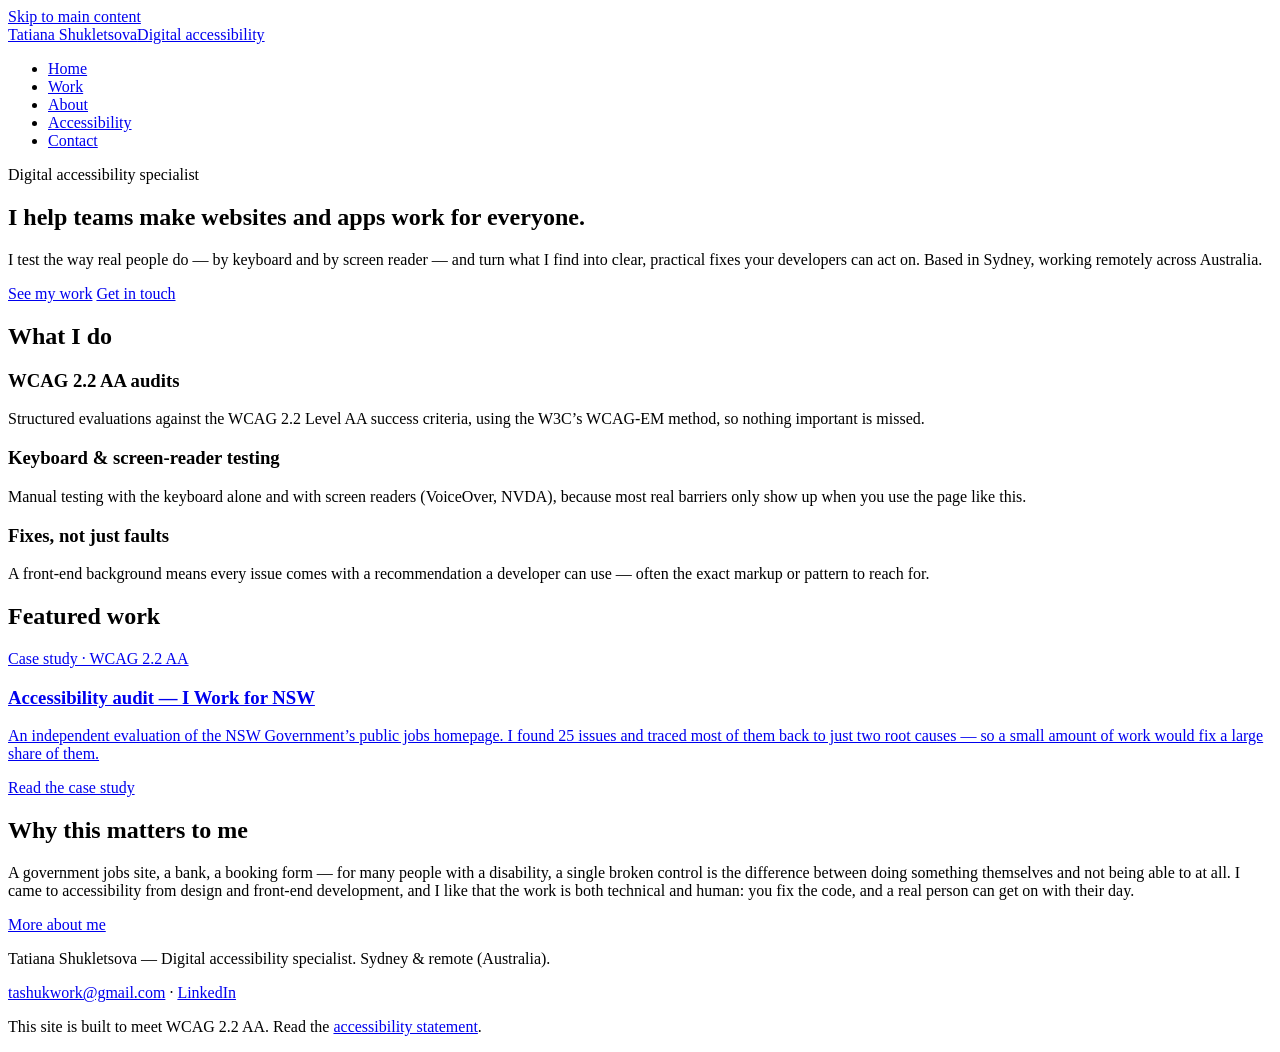
==== index.html @ f28528d4 "Add files via upload" ====
<!DOCTYPE html>
<html lang="en-AU">
<head>
  <meta charset="utf-8">
  <meta name="viewport" content="width=device-width, initial-scale=1">
  <title>Tatiana Shukletsova — Digital accessibility specialist</title>
  <meta name="description" content="Digital accessibility specialist in Sydney and remote across Australia. WCAG 2.2 AA audits, keyboard and screen-reader testing, and clear fixes developers can use.">
  <link rel="stylesheet" href="assets/style.css">
</head>
<body>
  <a class="skip-link" href="#main">Skip to main content</a>

  <header class="site-header">
    <div class="wrap header-inner">
      <a class="brand" href="index.html">Tatiana Shukletsova<span class="brand-sub">Digital accessibility</span></a>
      <nav class="site-nav" aria-label="Primary">
        <ul>
          <li><a href="index.html" aria-current="page">Home</a></li>
          <li><a href="work.html">Work</a></li>
          <li><a href="about.html">About</a></li>
          <li><a href="accessibility.html">Accessibility</a></li>
          <li><a href="contact.html">Contact</a></li>
        </ul>
      </nav>
    </div>
  </header>

  <main id="main" tabindex="-1" class="wrap">
    <section class="hero">
      <p class="eyebrow">Digital accessibility specialist</p>
      <h1>I help teams make websites and apps work for everyone.</h1>
      <p class="lede">I test the way real people do &mdash; by keyboard and by screen reader &mdash; and turn what I find into clear, practical fixes your developers can act on. Based in Sydney, working remotely across Australia.</p>
      <div class="btn-row">
        <a class="btn btn-primary" href="work.html">See my work</a>
        <a class="btn btn-ghost" href="contact.html">Get in touch</a>
      </div>
    </section>

    <section class="section" aria-labelledby="what-h">
      <h2 id="what-h">What I do</h2>
      <div class="grid cols-3">
        <div class="card">
          <h3>WCAG 2.2 AA audits</h3>
          <p>Structured evaluations against the WCAG&nbsp;2.2 Level&nbsp;AA success criteria, using the W3C&rsquo;s WCAG-EM method, so nothing important is missed.</p>
        </div>
        <div class="card">
          <h3>Keyboard &amp; screen-reader testing</h3>
          <p>Manual testing with the keyboard alone and with screen readers (VoiceOver, NVDA), because most real barriers only show up when you use the page like this.</p>
        </div>
        <div class="card">
          <h3>Fixes, not just faults</h3>
          <p>A front-end background means every issue comes with a recommendation a developer can use &mdash; often the exact markup or pattern to reach for.</p>
        </div>
      </div>
    </section>

    <section class="section" aria-labelledby="featured-h">
      <h2 id="featured-h">Featured work</h2>
      <a class="card-link" href="case-iworkfornsw.html">
        <div class="card">
          <p class="tag">Case study &middot; WCAG 2.2 AA</p>
          <h3>Accessibility audit &mdash; I Work for NSW</h3>
          <p>An independent evaluation of the NSW Government&rsquo;s public jobs homepage. I found 25 issues and traced most of them back to just two root causes &mdash; so a small amount of work would fix a large share of them.</p>
          <p class="more">Read the case study</p>
        </div>
      </a>
    </section>

    <section class="section" aria-labelledby="why-h">
      <div class="callout">
        <h2 id="why-h">Why this matters to me</h2>
        <p>A government jobs site, a bank, a booking form &mdash; for many people with a disability, a single broken control is the difference between doing something themselves and not being able to at all. I came to accessibility from design and front-end development, and I like that the work is both technical and human: you fix the code, and a real person can get on with their day.</p>
      </div>
      <div class="btn-row">
        <a class="btn btn-ghost" href="about.html">More about me</a>
      </div>
    </section>
  </main>

  <footer class="site-footer">
    <div class="wrap">
      <p>Tatiana Shukletsova &mdash; Digital accessibility specialist. Sydney &amp; remote (Australia).</p>
      <p><a href="mailto:tashukwork@gmail.com">tashukwork@gmail.com</a> &middot; <a href="https://www.linkedin.com/in/tatianashuk">LinkedIn</a></p>
      <p class="fineprint">This site is built to meet WCAG&nbsp;2.2&nbsp;AA. Read the <a href="accessibility.html">accessibility statement</a>.</p>
    </div>
  </footer>
</body>
</html>
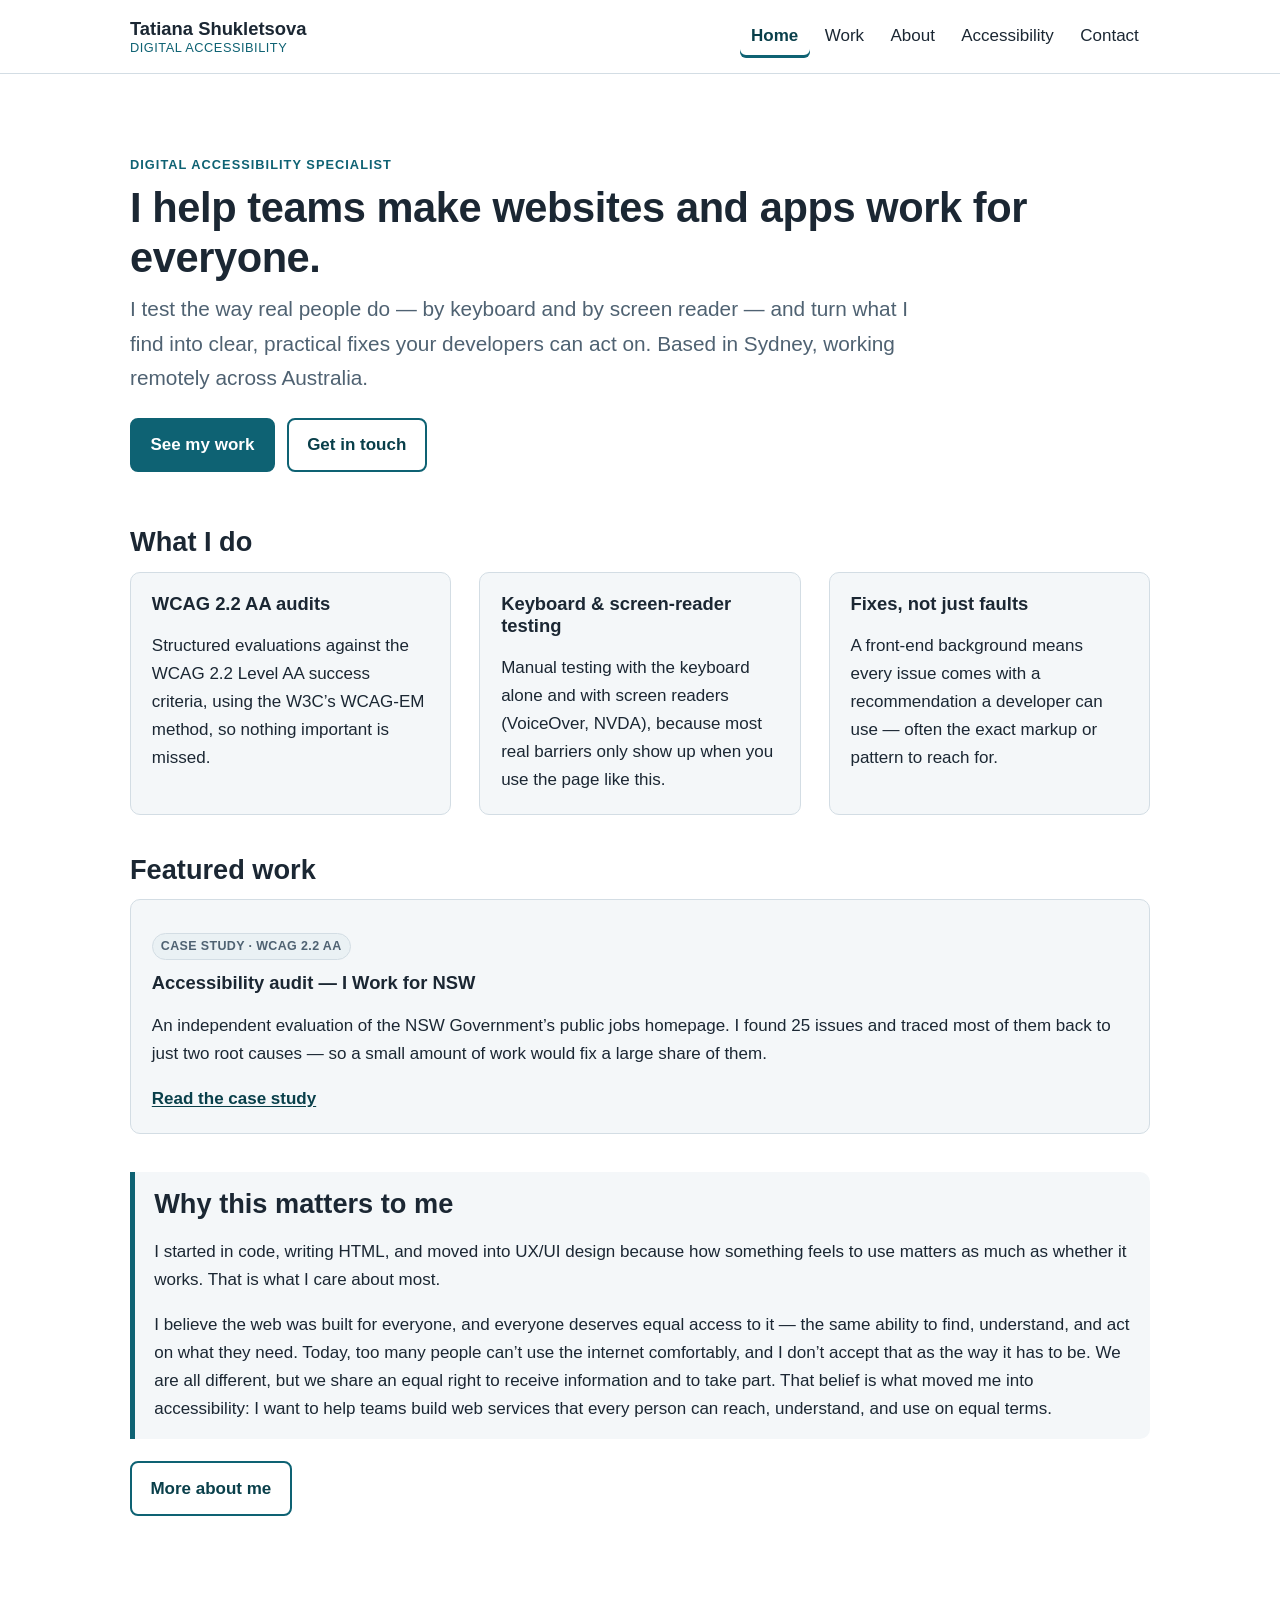
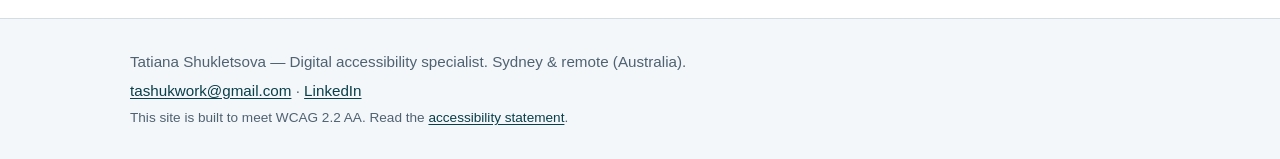
==== commit 990ec644: "Add files via upload" ====
--- a/index.html
+++ b/index.html
@@ -69,7 +69,8 @@
     <section class="section" aria-labelledby="why-h">
       <div class="callout">
         <h2 id="why-h">Why this matters to me</h2>
-        <p>A government jobs site, a bank, a booking form &mdash; for many people with a disability, a single broken control is the difference between doing something themselves and not being able to at all. I came to accessibility from design and front-end development, and I like that the work is both technical and human: you fix the code, and a real person can get on with their day.</p>
+        <p>I started in code, writing HTML, and moved into UX/UI design because how something feels to use matters as much as whether it works. That is what I care about most.</p>
+        <p>I believe the web was built for everyone, and everyone deserves equal access to it &mdash; the same ability to find, understand, and act on what they need. Today, too many people can&rsquo;t use the internet comfortably, and I don&rsquo;t accept that as the way it has to be. We are all different, but we share an equal right to receive information and to take part. That belief is what moved me into accessibility: I want to help teams build web services that every person can reach, understand, and use on equal terms.</p>
       </div>
       <div class="btn-row">
         <a class="btn btn-ghost" href="about.html">More about me</a>
--- a/assets/style.css
+++ b/assets/style.css
@@ -0,0 +1,289 @@
+/* =========================================================
+   Tatiana Shukletsova — Accessibility portfolio
+   Clean & professional. Built to meet WCAG 2.2 AA.
+   Single stylesheet, no build step, no JavaScript required.
+   ========================================================= */
+
+:root {
+  --ink:        #1b2733;   /* body text on white  (>= 13:1) */
+  --muted:      #4f6272;   /* secondary text      (>= 6:1)  */
+  --bg:         #ffffff;
+  --surface:    #f4f7f9;   /* cards / panels                */
+  --surface-2:  #eaf1f4;
+  --line:       #d3dde4;   /* borders                        */
+  --accent:     #0e6273;   /* links / brand (>= 6:1 on white)*/
+  --accent-dark:#093f4a;   /* hover                          */
+  --focus:      #0a5666;   /* focus ring                     */
+
+  /* severity colours — all >= 4.5:1 with white text */
+  --sev-critical: #8a1220;
+  --sev-serious:  #97430e;
+  --sev-moderate: #5c4a00;
+  --sev-minor:    #33566b;
+
+  --maxw: 1020px;
+  --prose: 68ch;
+  --radius: 10px;
+  --gap: clamp(1rem, 2.5vw, 1.75rem);
+}
+
+/* ---------- reset-ish ---------- */
+*, *::before, *::after { box-sizing: border-box; }
+html { -webkit-text-size-adjust: 100%; }
+body {
+  margin: 0;
+  background: var(--bg);
+  color: var(--ink);
+  font: 400 1.0625rem/1.65 -apple-system, BlinkMacSystemFont, "Segoe UI",
+        Roboto, Helvetica, Arial, sans-serif;
+}
+img { max-width: 100%; height: auto; }
+
+/* ---------- links ---------- */
+a { color: var(--accent); text-underline-offset: 2px; }
+a:hover { color: var(--accent-dark); }
+main a { text-decoration-thickness: 1px; }
+
+/* ---------- visible focus (the thing the audit found missing everywhere) ---------- */
+:focus-visible {
+  outline: 3px solid var(--focus);
+  outline-offset: 2px;
+  border-radius: 3px;
+}
+/* fallback for browsers without :focus-visible */
+a:focus, button:focus, [tabindex]:focus { outline: 3px solid var(--focus); outline-offset: 2px; }
+a:focus:not(:focus-visible), button:focus:not(:focus-visible) { outline: none; }
+
+/* ---------- skip link ---------- */
+.skip-link {
+  position: absolute;
+  left: 1rem;
+  top: -3.5rem;
+  z-index: 100;
+  background: var(--ink);
+  color: #fff;
+  padding: .6rem 1rem;
+  border-radius: 0 0 8px 8px;
+  text-decoration: underline;
+  transition: top .15s ease;
+}
+.skip-link:focus { top: 0; color: #fff; }
+
+/* ---------- layout ---------- */
+.wrap { width: min(100% - 2.5rem, var(--maxw)); margin-inline: auto; }
+main { display: block; padding: clamp(1.5rem, 4vw, 3rem) 0 1rem; }
+main:focus { outline: none; }
+.prose { max-width: var(--prose); }
+.prose p, .prose ul, .prose ol { margin: 0 0 1.1rem; }
+
+/* ---------- header / nav ---------- */
+.site-header {
+  border-bottom: 1px solid var(--line);
+  background: var(--bg);
+}
+.header-inner {
+  display: flex;
+  flex-wrap: wrap;
+  align-items: center;
+  justify-content: space-between;
+  gap: .5rem 1.5rem;
+  padding: .9rem 0;
+}
+.brand {
+  font-weight: 700;
+  font-size: 1.15rem;
+  color: var(--ink);
+  text-decoration: none;
+  line-height: 1.2;
+  display: inline-flex;
+  flex-direction: column;
+}
+.brand:hover { color: var(--ink); }
+.brand-sub {
+  font-weight: 500;
+  font-size: .8rem;
+  letter-spacing: .04em;
+  text-transform: uppercase;
+  color: var(--accent);
+}
+.site-nav ul {
+  list-style: none;
+  margin: 0; padding: 0;
+  display: flex;
+  flex-wrap: wrap;
+  gap: .25rem;
+}
+.site-nav a {
+  display: inline-block;
+  padding: .5rem .7rem;              /* generous target size */
+  color: var(--ink);
+  text-decoration: none;
+  border-radius: 6px;
+  font-weight: 500;
+}
+.site-nav a:hover { background: var(--surface); color: var(--accent-dark); text-decoration: underline; }
+.site-nav a[aria-current="page"] {
+  color: var(--accent-dark);
+  box-shadow: inset 0 -3px 0 var(--accent);
+  font-weight: 700;
+}
+
+/* ---------- headings ---------- */
+h1, h2, h3 { line-height: 1.2; color: var(--ink); }
+h1 { font-size: clamp(1.9rem, 4.5vw, 2.6rem); margin: 0 0 .6rem; letter-spacing: -.01em; }
+h2 { font-size: clamp(1.35rem, 3vw, 1.7rem); margin: 2.2rem 0 .8rem; }
+h3 { font-size: 1.15rem; margin: 1.6rem 0 .5rem; }
+.lede { font-size: clamp(1.1rem, 2.2vw, 1.3rem); color: var(--muted); max-width: var(--prose); }
+.eyebrow {
+  text-transform: uppercase;
+  letter-spacing: .08em;
+  font-size: .8rem;
+  font-weight: 700;
+  color: var(--accent);
+  margin: 0 0 .5rem;
+}
+
+/* ---------- hero ---------- */
+.hero { padding: clamp(1rem, 3vw, 2rem) 0 .5rem; }
+.hero .lede { margin-top: .5rem; }
+
+/* ---------- buttons ---------- */
+.btn-row { display: flex; flex-wrap: wrap; gap: .75rem; margin: 1.4rem 0 .5rem; }
+.btn {
+  display: inline-block;
+  padding: .7rem 1.15rem;
+  border-radius: 8px;
+  font-weight: 600;
+  text-decoration: none;
+  border: 2px solid var(--accent);
+}
+.btn-primary { background: var(--accent); color: #fff; }
+.btn-primary:hover { background: var(--accent-dark); border-color: var(--accent-dark); color: #fff; }
+.btn-ghost { background: transparent; color: var(--accent-dark); }
+.btn-ghost:hover { background: var(--surface); color: var(--accent-dark); }
+
+/* ---------- cards ---------- */
+.grid { display: grid; gap: var(--gap); }
+.grid.cols-3 { grid-template-columns: repeat(auto-fit, minmax(230px, 1fr)); }
+.grid.cols-2 { grid-template-columns: repeat(auto-fit, minmax(280px, 1fr)); }
+.card {
+  background: var(--surface);
+  border: 1px solid var(--line);
+  border-radius: var(--radius);
+  padding: 1.25rem 1.3rem;
+}
+.card h3 { margin-top: 0; }
+.card p:last-child { margin-bottom: 0; }
+.card-link { display: block; text-decoration: none; color: inherit; }
+.card-link:hover { color: inherit; }
+.card-link:hover .card { border-color: var(--accent); background: var(--surface-2); }
+.card-link .more { color: var(--accent-dark); font-weight: 600; text-decoration: underline; }
+.card--soon { opacity: .85; }
+.tag {
+  display: inline-block;
+  font-size: .78rem;
+  font-weight: 700;
+  letter-spacing: .03em;
+  text-transform: uppercase;
+  color: var(--muted);
+  background: var(--surface-2);
+  border: 1px solid var(--line);
+  padding: .15rem .5rem;
+  border-radius: 999px;
+}
+
+/* ---------- stats row ---------- */
+.stats { display: grid; grid-template-columns: repeat(auto-fit, minmax(120px,1fr)); gap: .75rem; margin: 1.5rem 0; }
+.stat { background: var(--surface); border: 1px solid var(--line); border-radius: var(--radius); padding: 1rem; text-align: center; }
+.stat .num { display: block; font-size: 1.9rem; font-weight: 700; color: var(--ink); line-height: 1; }
+.stat .lbl { display: block; font-size: .85rem; color: var(--muted); margin-top: .35rem; }
+
+/* ---------- tables ---------- */
+.table-scroll { overflow-x: auto; margin: 1.2rem 0; }
+table { border-collapse: collapse; width: 100%; font-size: .97rem; }
+caption { text-align: left; color: var(--muted); font-size: .9rem; margin-bottom: .5rem; }
+th, td { text-align: left; padding: .6rem .7rem; border-bottom: 1px solid var(--line); vertical-align: top; }
+thead th { background: var(--surface-2); border-bottom: 2px solid var(--line); }
+tbody tr:hover { background: var(--surface); }
+
+/* ---------- severity badges ---------- */
+.sev { display: inline-block; color: #fff; font-size: .78rem; font-weight: 700; padding: .12rem .5rem; border-radius: 6px; white-space: nowrap; }
+.sev-critical { background: var(--sev-critical); }
+.sev-serious  { background: var(--sev-serious); }
+.sev-moderate { background: var(--sev-moderate); }
+.sev-minor    { background: var(--sev-minor); }
+
+/* ---------- evidence gallery ---------- */
+.gallery { display: grid; gap: var(--gap); grid-template-columns: repeat(auto-fit, minmax(280px, 1fr)); margin: 1.2rem 0; }
+.gallery figure { margin: 0; background: var(--surface); border: 1px solid var(--line); border-radius: var(--radius); overflow: hidden; }
+.gallery figure a { display: block; line-height: 0; }
+.gallery figure img { width: 100%; height: auto; display: block; border-bottom: 1px solid var(--line); }
+.gallery figcaption { line-height: 1.5; font-size: .95rem; color: var(--ink); padding: .8rem 1rem; }
+.gallery .figlink { color: var(--muted); font-size: .9rem; }
+
+/* ---------- callout ---------- */
+.callout {
+  background: var(--surface);
+  border-left: 5px solid var(--accent);
+  border-radius: 0 var(--radius) var(--radius) 0;
+  padding: 1rem 1.2rem;
+  margin: 1.4rem 0;
+}
+.callout h2, .callout h3 { margin-top: 0; }
+.callout p:last-child { margin-bottom: 0; }
+
+/* ---------- code ---------- */
+pre, code { font-family: ui-monospace, SFMono-Regular, Menlo, Consolas, monospace; }
+pre {
+  background: #0f2027;
+  color: #e8f1f4;
+  padding: 1rem 1.1rem;
+  border-radius: var(--radius);
+  overflow-x: auto;
+  font-size: .9rem;
+  line-height: 1.5;
+}
+:not(pre) > code { background: var(--surface-2); padding: .1rem .35rem; border-radius: 4px; font-size: .92em; }
+.fix-grid { display: grid; gap: 1rem; grid-template-columns: repeat(auto-fit, minmax(260px, 1fr)); margin: 1rem 0; }
+.fix-grid h3 { margin: 0 0 .4rem; font-size: 1rem; }
+
+/* ---------- definition-style meta list ---------- */
+.meta { display: grid; grid-template-columns: max-content 1fr; gap: .3rem 1rem; margin: 1.2rem 0; }
+.meta dt { font-weight: 700; color: var(--muted); }
+.meta dd { margin: 0; }
+
+/* ---------- footer ---------- */
+.site-footer {
+  margin-top: 3rem;
+  border-top: 1px solid var(--line);
+  background: var(--surface);
+  color: var(--muted);
+  padding: 1.6rem 0;
+  font-size: .95rem;
+}
+.site-footer p { margin: .25rem 0; }
+.site-footer a { color: var(--accent-dark); }
+.fineprint { font-size: .85rem; }
+
+/* ---------- utilities ---------- */
+.section { margin: 2.4rem 0; }
+.center { text-align: center; }
+.visually-hidden {
+  position: absolute !important;
+  width: 1px; height: 1px;
+  padding: 0; margin: -1px;
+  overflow: hidden; clip: rect(0 0 0 0);
+  white-space: nowrap; border: 0;
+}
+
+/* ---------- motion ---------- */
+@media (prefers-reduced-motion: reduce) {
+  * { animation-duration: .001ms !important; transition-duration: .001ms !important; scroll-behavior: auto !important; }
+}
+
+/* ---------- print ---------- */
+@media print {
+  .site-header, .site-footer, .skip-link, .btn-row { display: none; }
+  body { color: #000; }
+  a { color: #000; text-decoration: underline; }
+}
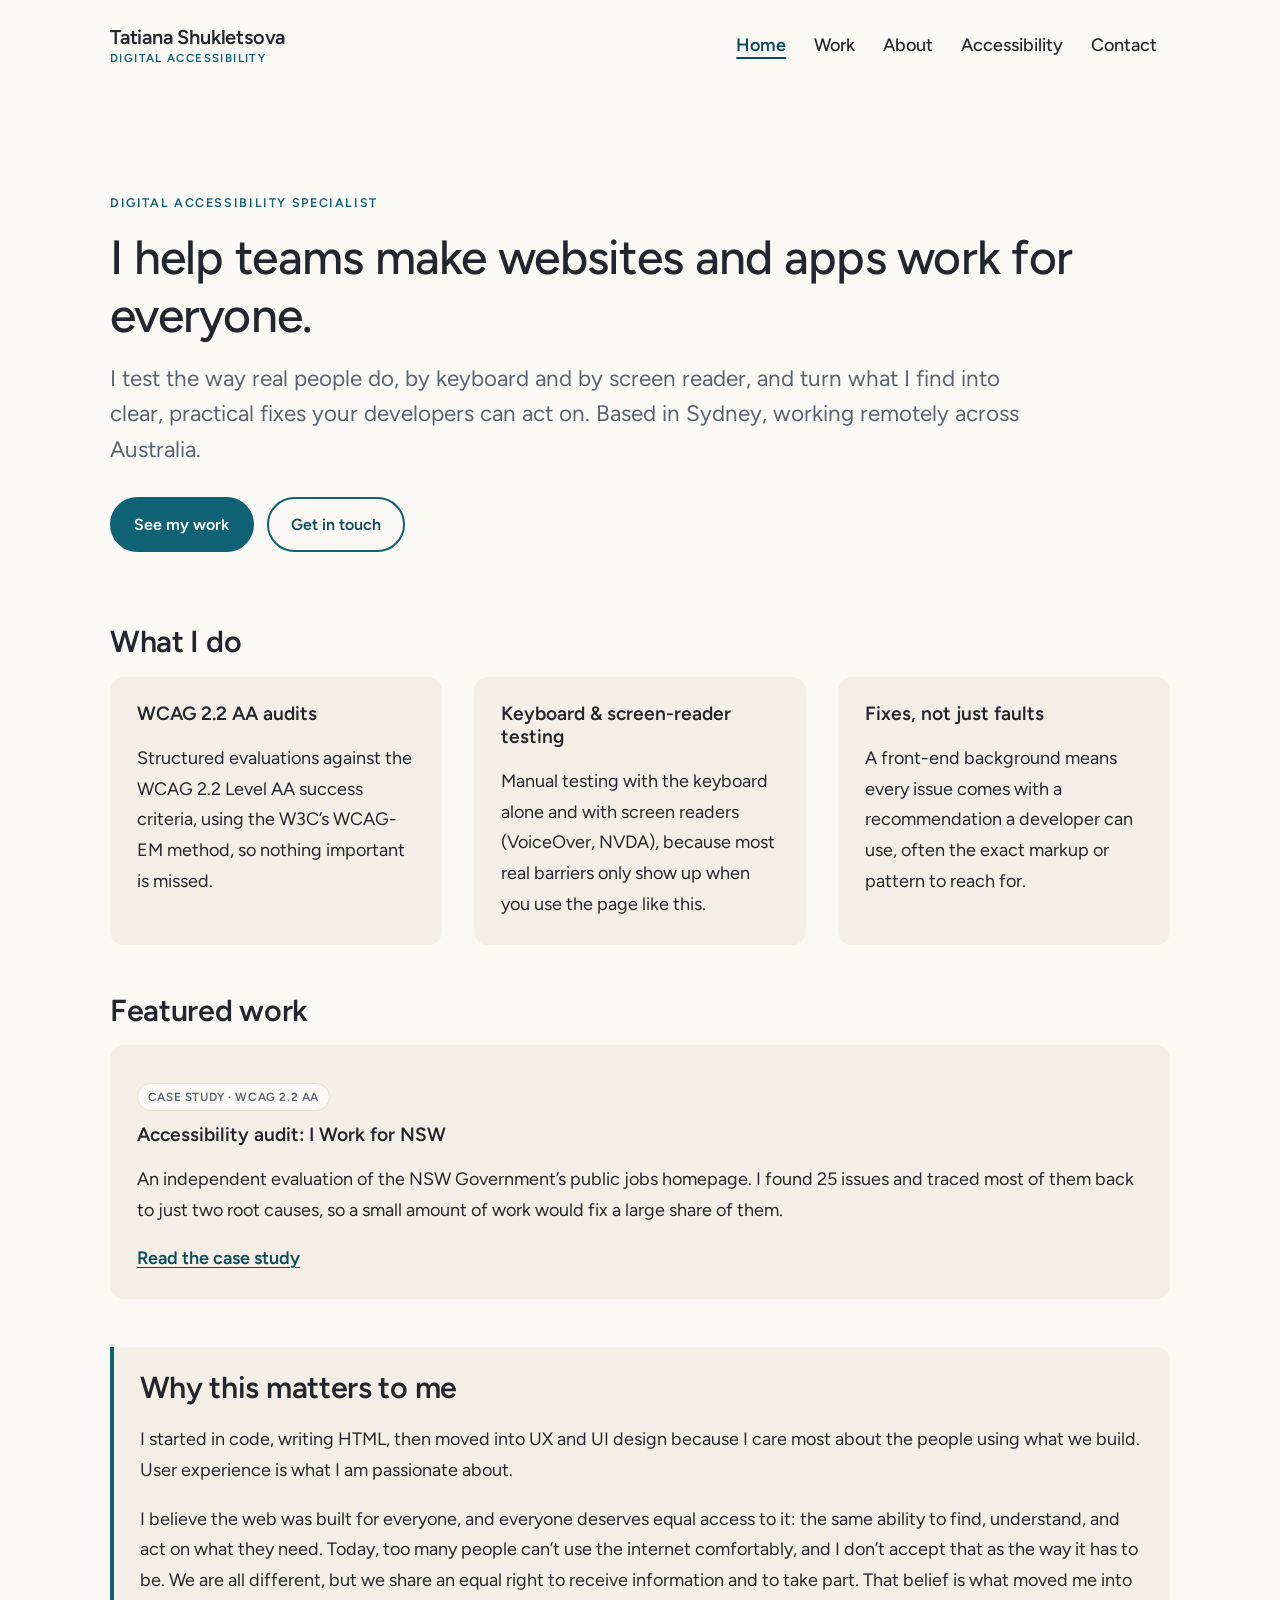
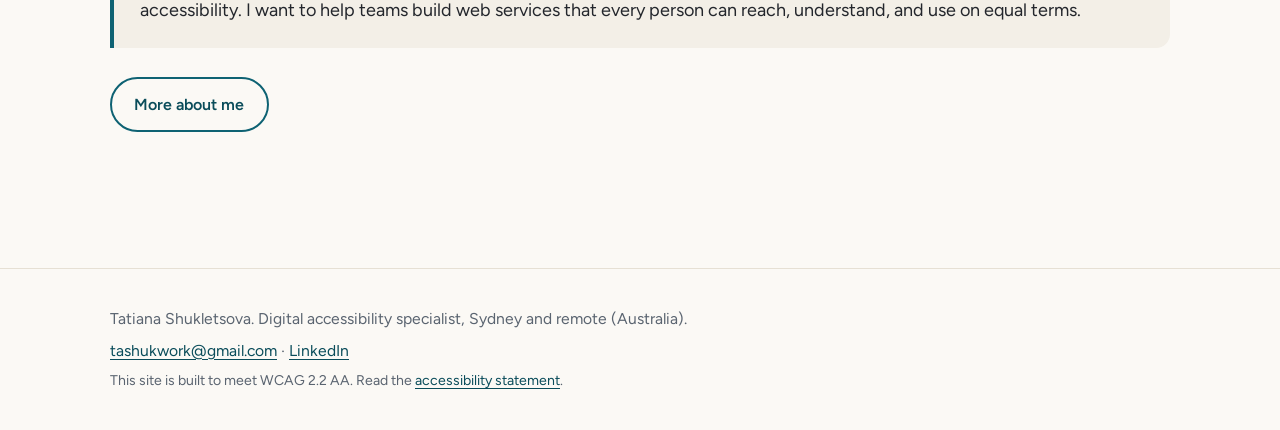
==== commit f2448d0c: "Add files via upload" ====
--- a/index.html
+++ b/index.html
@@ -3,7 +3,7 @@
 <head>
   <meta charset="utf-8">
   <meta name="viewport" content="width=device-width, initial-scale=1">
-  <title>Tatiana Shukletsova — Digital accessibility specialist</title>
+  <title>Tatiana Shukletsova | Digital accessibility specialist</title>
   <meta name="description" content="Digital accessibility specialist in Sydney and remote across Australia. WCAG 2.2 AA audits, keyboard and screen-reader testing, and clear fixes developers can use.">
   <link rel="stylesheet" href="assets/style.css">
 </head>
@@ -29,7 +29,7 @@
     <section class="hero">
       <p class="eyebrow">Digital accessibility specialist</p>
       <h1>I help teams make websites and apps work for everyone.</h1>
-      <p class="lede">I test the way real people do &mdash; by keyboard and by screen reader &mdash; and turn what I find into clear, practical fixes your developers can act on. Based in Sydney, working remotely across Australia.</p>
+      <p class="lede">I test the way real people do, by keyboard and by screen reader, and turn what I find into clear, practical fixes your developers can act on. Based in Sydney, working remotely across Australia.</p>
       <div class="btn-row">
         <a class="btn btn-primary" href="work.html">See my work</a>
         <a class="btn btn-ghost" href="contact.html">Get in touch</a>
@@ -49,7 +49,7 @@
         </div>
         <div class="card">
           <h3>Fixes, not just faults</h3>
-          <p>A front-end background means every issue comes with a recommendation a developer can use &mdash; often the exact markup or pattern to reach for.</p>
+          <p>A front-end background means every issue comes with a recommendation a developer can use, often the exact markup or pattern to reach for.</p>
         </div>
       </div>
     </section>
@@ -59,8 +59,8 @@
       <a class="card-link" href="case-iworkfornsw.html">
         <div class="card">
           <p class="tag">Case study &middot; WCAG 2.2 AA</p>
-          <h3>Accessibility audit &mdash; I Work for NSW</h3>
-          <p>An independent evaluation of the NSW Government&rsquo;s public jobs homepage. I found 25 issues and traced most of them back to just two root causes &mdash; so a small amount of work would fix a large share of them.</p>
+          <h3>Accessibility audit: I Work for NSW</h3>
+          <p>An independent evaluation of the NSW Government&rsquo;s public jobs homepage. I found 25 issues and traced most of them back to just two root causes, so a small amount of work would fix a large share of them.</p>
           <p class="more">Read the case study</p>
         </div>
       </a>
@@ -69,8 +69,8 @@
     <section class="section" aria-labelledby="why-h">
       <div class="callout">
         <h2 id="why-h">Why this matters to me</h2>
-        <p>I started in code, writing HTML, and moved into UX/UI design because how something feels to use matters as much as whether it works. That is what I care about most.</p>
-        <p>I believe the web was built for everyone, and everyone deserves equal access to it &mdash; the same ability to find, understand, and act on what they need. Today, too many people can&rsquo;t use the internet comfortably, and I don&rsquo;t accept that as the way it has to be. We are all different, but we share an equal right to receive information and to take part. That belief is what moved me into accessibility: I want to help teams build web services that every person can reach, understand, and use on equal terms.</p>
+        <p>I started in code, writing HTML, then moved into UX and UI design because I care most about the people using what we build. User experience is what I am passionate about.</p>
+        <p>I believe the web was built for everyone, and everyone deserves equal access to it: the same ability to find, understand, and act on what they need. Today, too many people can&rsquo;t use the internet comfortably, and I don&rsquo;t accept that as the way it has to be. We are all different, but we share an equal right to receive information and to take part. That belief is what moved me into accessibility. I want to help teams build web services that every person can reach, understand, and use on equal terms.</p>
       </div>
       <div class="btn-row">
         <a class="btn btn-ghost" href="about.html">More about me</a>
@@ -80,7 +80,7 @@
 
   <footer class="site-footer">
     <div class="wrap">
-      <p>Tatiana Shukletsova &mdash; Digital accessibility specialist. Sydney &amp; remote (Australia).</p>
+      <p>Tatiana Shukletsova. Digital accessibility specialist, Sydney and remote (Australia).</p>
       <p><a href="mailto:tashukwork@gmail.com">tashukwork@gmail.com</a> &middot; <a href="https://www.linkedin.com/in/tatianashuk">LinkedIn</a></p>
       <p class="fineprint">This site is built to meet WCAG&nbsp;2.2&nbsp;AA. Read the <a href="accessibility.html">accessibility statement</a>.</p>
     </div>
--- a/assets/style.css
+++ b/assets/style.css
@@ -1,19 +1,21 @@
 /* =========================================================
    Tatiana Shukletsova — Accessibility portfolio
-   Clean & professional. Built to meet WCAG 2.2 AA.
+   Warm, editorial, and calm. Built to meet WCAG 2.2 AA.
    Single stylesheet, no build step, no JavaScript required.
    ========================================================= */
 
+@import url('https://fonts.googleapis.com/css2?family=Figtree:wght@400;500;600;700;800&display=swap');
+
 :root {
-  --ink:        #1b2733;   /* body text on white  (>= 13:1) */
-  --muted:      #4f6272;   /* secondary text      (>= 6:1)  */
-  --bg:         #ffffff;
-  --surface:    #f4f7f9;   /* cards / panels                */
-  --surface-2:  #eaf1f4;
-  --line:       #d3dde4;   /* borders                        */
-  --accent:     #0e6273;   /* links / brand (>= 6:1 on white)*/
-  --accent-dark:#093f4a;   /* hover                          */
-  --focus:      #0a5666;   /* focus ring                     */
+  --ink:        #23262c;   /* warm near-black body text            */
+  --muted:      #5a6470;   /* secondary text (>= 4.7:1 on cream)   */
+  --bg:         #fbf9f5;   /* warm off-white / cream               */
+  --surface:    #f3efe7;   /* cards / panels (warm)                */
+  --surface-2:  #ebe5d9;
+  --line:       #e6e0d4;   /* soft warm borders                    */
+  --accent:     #0e6273;   /* teal — links / brand                 */
+  --accent-dark:#0a4c5a;   /* hover                                */
+  --focus:      #0a4c5a;   /* focus ring                           */
 
   /* severity colours — all >= 4.5:1 with white text */
   --sev-critical: #8a1220;
@@ -21,141 +23,110 @@
   --sev-moderate: #5c4a00;
   --sev-minor:    #33566b;
 
-  --maxw: 1020px;
-  --prose: 68ch;
-  --radius: 10px;
-  --gap: clamp(1rem, 2.5vw, 1.75rem);
-}
-
-/* ---------- reset-ish ---------- */
+  --sans:  "Figtree", -apple-system, BlinkMacSystemFont, "Segoe UI", Roboto, Helvetica, Arial, sans-serif;
+
+  --maxw: 1060px;
+  --prose: 66ch;
+  --radius: 14px;
+  --gap: clamp(1.1rem, 2.5vw, 2rem);
+}
+
+/* ---------- base ---------- */
 *, *::before, *::after { box-sizing: border-box; }
 html { -webkit-text-size-adjust: 100%; }
 body {
   margin: 0;
   background: var(--bg);
   color: var(--ink);
-  font: 400 1.0625rem/1.65 -apple-system, BlinkMacSystemFont, "Segoe UI",
-        Roboto, Helvetica, Arial, sans-serif;
+  font-family: var(--sans);
+  font-size: 1.125rem;      /* 18px */
+  line-height: 1.7;
+  font-weight: 400;
+  -webkit-font-smoothing: antialiased;
 }
 img { max-width: 100%; height: auto; }
 
 /* ---------- links ---------- */
-a { color: var(--accent); text-underline-offset: 2px; }
+a { color: var(--accent); text-underline-offset: 3px; text-decoration-thickness: 1px; }
 a:hover { color: var(--accent-dark); }
-main a { text-decoration-thickness: 1px; }
 
 /* ---------- visible focus (the thing the audit found missing everywhere) ---------- */
 :focus-visible {
   outline: 3px solid var(--focus);
   outline-offset: 2px;
-  border-radius: 3px;
-}
-/* fallback for browsers without :focus-visible */
+  border-radius: 4px;
+}
 a:focus, button:focus, [tabindex]:focus { outline: 3px solid var(--focus); outline-offset: 2px; }
 a:focus:not(:focus-visible), button:focus:not(:focus-visible) { outline: none; }
 
 /* ---------- skip link ---------- */
 .skip-link {
-  position: absolute;
-  left: 1rem;
-  top: -3.5rem;
-  z-index: 100;
-  background: var(--ink);
-  color: #fff;
-  padding: .6rem 1rem;
-  border-radius: 0 0 8px 8px;
-  text-decoration: underline;
-  transition: top .15s ease;
+  position: absolute; left: 1rem; top: -4rem; z-index: 100;
+  background: var(--ink); color: #fff;
+  padding: .65rem 1.1rem; border-radius: 0 0 10px 10px;
+  text-decoration: underline; transition: top .15s ease;
 }
 .skip-link:focus { top: 0; color: #fff; }
 
 /* ---------- layout ---------- */
 .wrap { width: min(100% - 2.5rem, var(--maxw)); margin-inline: auto; }
-main { display: block; padding: clamp(1.5rem, 4vw, 3rem) 0 1rem; }
+main { display: block; padding: clamp(2rem, 5vw, 4rem) 0 1.5rem; }
 main:focus { outline: none; }
 .prose { max-width: var(--prose); }
-.prose p, .prose ul, .prose ol { margin: 0 0 1.1rem; }
+.prose p, .prose ul, .prose ol { margin: 0 0 1.2rem; }
 
 /* ---------- header / nav ---------- */
-.site-header {
-  border-bottom: 1px solid var(--line);
-  background: var(--bg);
-}
+.site-header { background: transparent; }
 .header-inner {
-  display: flex;
-  flex-wrap: wrap;
-  align-items: center;
-  justify-content: space-between;
-  gap: .5rem 1.5rem;
-  padding: .9rem 0;
+  display: flex; flex-wrap: wrap; align-items: center; justify-content: space-between;
+  gap: .5rem 1.5rem; padding: 1.4rem 0 1.2rem;
 }
 .brand {
-  font-weight: 700;
-  font-size: 1.15rem;
-  color: var(--ink);
-  text-decoration: none;
-  line-height: 1.2;
-  display: inline-flex;
-  flex-direction: column;
+  font-family: var(--sans);
+  font-weight: 600; font-size: 1.25rem; color: var(--ink); letter-spacing: -.01em;
+  text-decoration: none; line-height: 1.15; display: inline-flex; flex-direction: column;
 }
 .brand:hover { color: var(--ink); }
 .brand-sub {
-  font-weight: 500;
-  font-size: .8rem;
-  letter-spacing: .04em;
-  text-transform: uppercase;
-  color: var(--accent);
-}
-.site-nav ul {
-  list-style: none;
-  margin: 0; padding: 0;
-  display: flex;
-  flex-wrap: wrap;
-  gap: .25rem;
-}
+  font-family: var(--sans);
+  font-weight: 600; font-size: .72rem; letter-spacing: .12em; text-transform: uppercase;
+  color: var(--accent); margin-top: .15rem;
+}
+.site-nav ul { list-style: none; margin: 0; padding: 0; display: flex; flex-wrap: wrap; gap: .15rem; }
 .site-nav a {
-  display: inline-block;
-  padding: .5rem .7rem;              /* generous target size */
-  color: var(--ink);
-  text-decoration: none;
-  border-radius: 6px;
-  font-weight: 500;
-}
-.site-nav a:hover { background: var(--surface); color: var(--accent-dark); text-decoration: underline; }
-.site-nav a[aria-current="page"] {
-  color: var(--accent-dark);
-  box-shadow: inset 0 -3px 0 var(--accent);
-  font-weight: 700;
-}
+  display: inline-block; padding: .5rem .8rem; color: var(--ink);
+  text-decoration: none; border-radius: 999px; font-weight: 500;
+}
+.site-nav a:hover { background: var(--surface); color: var(--accent-dark); }
+.site-nav a[aria-current="page"] { color: var(--accent-dark); font-weight: 600; text-decoration: underline; text-decoration-thickness: 2px; text-underline-offset: 6px; }
 
 /* ---------- headings ---------- */
-h1, h2, h3 { line-height: 1.2; color: var(--ink); }
-h1 { font-size: clamp(1.9rem, 4.5vw, 2.6rem); margin: 0 0 .6rem; letter-spacing: -.01em; }
-h2 { font-size: clamp(1.35rem, 3vw, 1.7rem); margin: 2.2rem 0 .8rem; }
-h3 { font-size: 1.15rem; margin: 1.6rem 0 .5rem; }
-.lede { font-size: clamp(1.1rem, 2.2vw, 1.3rem); color: var(--muted); max-width: var(--prose); }
+h1, h2, h3 { font-family: var(--sans); color: var(--ink); font-weight: 600; line-height: 1.2; }
+h1 { font-size: clamp(2.1rem, 4.8vw, 3rem); margin: 0 0 1rem; font-weight: 500; letter-spacing: -.015em; }
+h2 { font-size: clamp(1.5rem, 3.2vw, 1.9rem); margin: 2.8rem 0 1rem; letter-spacing: -.01em; }
+h3 { font-size: 1.25rem; margin: 1.8rem 0 .6rem; font-weight: 600; }
+.card h3, .stat, .site-nav { }   /* keep specific overrides below */
+.lede {
+  font-size: clamp(1.2rem, 2.2vw, 1.4rem); line-height: 1.6; color: var(--muted);
+  max-width: var(--prose); font-weight: 400;
+}
 .eyebrow {
-  text-transform: uppercase;
-  letter-spacing: .08em;
-  font-size: .8rem;
-  font-weight: 700;
-  color: var(--accent);
-  margin: 0 0 .5rem;
+  font-family: var(--sans);
+  text-transform: uppercase; letter-spacing: .13em; font-size: .78rem; font-weight: 600;
+  color: var(--accent); margin: 0 0 1rem;
 }
 
 /* ---------- hero ---------- */
-.hero { padding: clamp(1rem, 3vw, 2rem) 0 .5rem; }
+.hero { padding: clamp(1rem, 4vw, 2.5rem) 0 1rem; }
 .hero .lede { margin-top: .5rem; }
 
 /* ---------- buttons ---------- */
-.btn-row { display: flex; flex-wrap: wrap; gap: .75rem; margin: 1.4rem 0 .5rem; }
+.btn-row { display: flex; flex-wrap: wrap; gap: .8rem; margin: 1.8rem 0 .5rem; }
 .btn {
-  display: inline-block;
-  padding: .7rem 1.15rem;
-  border-radius: 8px;
-  font-weight: 600;
-  text-decoration: none;
-  border: 2px solid var(--accent);
+  font-family: var(--sans);
+  display: inline-block; padding: .75rem 1.4rem; border-radius: 999px;
+  font-weight: 600; font-size: 1rem; text-decoration: none; border: 2px solid var(--accent);
+  transition: background .15s ease, color .15s ease;
 }
 .btn-primary { background: var(--accent); color: #fff; }
 .btn-primary:hover { background: var(--accent-dark); border-color: var(--accent-dark); color: #fff; }
@@ -164,70 +135,53 @@
 
 /* ---------- cards ---------- */
 .grid { display: grid; gap: var(--gap); }
-.grid.cols-3 { grid-template-columns: repeat(auto-fit, minmax(230px, 1fr)); }
-.grid.cols-2 { grid-template-columns: repeat(auto-fit, minmax(280px, 1fr)); }
+.grid.cols-3 { grid-template-columns: repeat(auto-fit, minmax(240px, 1fr)); }
+.grid.cols-2 { grid-template-columns: repeat(auto-fit, minmax(290px, 1fr)); }
 .card {
-  background: var(--surface);
-  border: 1px solid var(--line);
-  border-radius: var(--radius);
-  padding: 1.25rem 1.3rem;
-}
-.card h3 { margin-top: 0; }
+  background: var(--surface); border: none; border-radius: var(--radius);
+  padding: 1.6rem 1.7rem;
+}
+.card h3 { margin-top: 0; font-family: var(--sans); font-weight: 600; font-size: 1.2rem; }
 .card p:last-child { margin-bottom: 0; }
 .card-link { display: block; text-decoration: none; color: inherit; }
 .card-link:hover { color: inherit; }
-.card-link:hover .card { border-color: var(--accent); background: var(--surface-2); }
-.card-link .more { color: var(--accent-dark); font-weight: 600; text-decoration: underline; }
-.card--soon { opacity: .85; }
+.card-link:hover .card { background: var(--surface-2); }
+.card-link .more { color: var(--accent-dark); font-weight: 600; text-decoration: underline; text-underline-offset: 3px; }
+.card--soon { opacity: .8; }
 .tag {
-  display: inline-block;
-  font-size: .78rem;
-  font-weight: 700;
-  letter-spacing: .03em;
-  text-transform: uppercase;
-  color: var(--muted);
-  background: var(--surface-2);
-  border: 1px solid var(--line);
-  padding: .15rem .5rem;
-  border-radius: 999px;
+  display: inline-block; font-family: var(--sans);
+  font-size: .74rem; font-weight: 600; letter-spacing: .05em; text-transform: uppercase;
+  color: var(--muted); background: var(--bg); border: 1px solid var(--line);
+  padding: .2rem .6rem; border-radius: 999px;
 }
 
 /* ---------- stats row ---------- */
-.stats { display: grid; grid-template-columns: repeat(auto-fit, minmax(120px,1fr)); gap: .75rem; margin: 1.5rem 0; }
-.stat { background: var(--surface); border: 1px solid var(--line); border-radius: var(--radius); padding: 1rem; text-align: center; }
-.stat .num { display: block; font-size: 1.9rem; font-weight: 700; color: var(--ink); line-height: 1; }
-.stat .lbl { display: block; font-size: .85rem; color: var(--muted); margin-top: .35rem; }
+.stats { display: grid; grid-template-columns: repeat(auto-fit, minmax(120px,1fr)); gap: .8rem; margin: 1.8rem 0; }
+.stat { background: var(--surface); border: none; border-radius: var(--radius); padding: 1.2rem 1rem; text-align: center; }
+.stat .num { display: block; font-family: var(--sans); font-size: 2.2rem; font-weight: 600; color: var(--ink); line-height: 1; }
+.stat .lbl { display: block; font-size: .85rem; color: var(--muted); margin-top: .45rem; }
 
 /* ---------- tables ---------- */
-.table-scroll { overflow-x: auto; margin: 1.2rem 0; }
-table { border-collapse: collapse; width: 100%; font-size: .97rem; }
-caption { text-align: left; color: var(--muted); font-size: .9rem; margin-bottom: .5rem; }
-th, td { text-align: left; padding: .6rem .7rem; border-bottom: 1px solid var(--line); vertical-align: top; }
-thead th { background: var(--surface-2); border-bottom: 2px solid var(--line); }
+.table-scroll { overflow-x: auto; margin: 1.4rem 0; }
+table { border-collapse: collapse; width: 100%; font-size: 1rem; }
+caption { text-align: left; color: var(--muted); font-size: .92rem; margin-bottom: .6rem; }
+th, td { text-align: left; padding: .7rem .8rem; border-bottom: 1px solid var(--line); vertical-align: top; }
+thead th { font-family: var(--sans); font-weight: 600; background: var(--surface); border-bottom: 2px solid var(--line); }
 tbody tr:hover { background: var(--surface); }
 
 /* ---------- severity badges ---------- */
-.sev { display: inline-block; color: #fff; font-size: .78rem; font-weight: 700; padding: .12rem .5rem; border-radius: 6px; white-space: nowrap; }
+.sev { display: inline-block; color: #fff; font-size: .78rem; font-weight: 600; padding: .14rem .55rem; border-radius: 999px; white-space: nowrap; }
 .sev-critical { background: var(--sev-critical); }
 .sev-serious  { background: var(--sev-serious); }
 .sev-moderate { background: var(--sev-moderate); }
 .sev-minor    { background: var(--sev-minor); }
 
-/* ---------- evidence gallery ---------- */
-.gallery { display: grid; gap: var(--gap); grid-template-columns: repeat(auto-fit, minmax(280px, 1fr)); margin: 1.2rem 0; }
-.gallery figure { margin: 0; background: var(--surface); border: 1px solid var(--line); border-radius: var(--radius); overflow: hidden; }
-.gallery figure a { display: block; line-height: 0; }
-.gallery figure img { width: 100%; height: auto; display: block; border-bottom: 1px solid var(--line); }
-.gallery figcaption { line-height: 1.5; font-size: .95rem; color: var(--ink); padding: .8rem 1rem; }
-.gallery .figlink { color: var(--muted); font-size: .9rem; }
-
 /* ---------- callout ---------- */
 .callout {
   background: var(--surface);
-  border-left: 5px solid var(--accent);
+  border-left: 4px solid var(--accent);
   border-radius: 0 var(--radius) var(--radius) 0;
-  padding: 1rem 1.2rem;
-  margin: 1.4rem 0;
+  padding: 1.4rem 1.6rem; margin: 1.8rem 0;
 }
 .callout h2, .callout h3 { margin-top: 0; }
 .callout p:last-child { margin-bottom: 0; }
@@ -235,44 +189,41 @@
 /* ---------- code ---------- */
 pre, code { font-family: ui-monospace, SFMono-Regular, Menlo, Consolas, monospace; }
 pre {
-  background: #0f2027;
-  color: #e8f1f4;
-  padding: 1rem 1.1rem;
-  border-radius: var(--radius);
-  overflow-x: auto;
-  font-size: .9rem;
-  line-height: 1.5;
-}
-:not(pre) > code { background: var(--surface-2); padding: .1rem .35rem; border-radius: 4px; font-size: .92em; }
-.fix-grid { display: grid; gap: 1rem; grid-template-columns: repeat(auto-fit, minmax(260px, 1fr)); margin: 1rem 0; }
-.fix-grid h3 { margin: 0 0 .4rem; font-size: 1rem; }
+  background: #14343c; color: #eaf2f4; padding: 1.1rem 1.2rem;
+  border-radius: var(--radius); overflow-x: auto; font-size: .9rem; line-height: 1.55;
+}
+:not(pre) > code { background: var(--surface-2); padding: .1rem .4rem; border-radius: 5px; font-size: .9em; }
+.fix-grid { display: grid; gap: 1.1rem; grid-template-columns: repeat(auto-fit, minmax(260px, 1fr)); margin: 1.1rem 0; }
+.fix-grid h3 { margin: 0 0 .4rem; font-size: 1.05rem; font-family: var(--sans); font-weight: 600; }
+
+/* ---------- evidence gallery ---------- */
+.gallery { display: grid; gap: var(--gap); grid-template-columns: repeat(auto-fit, minmax(280px, 1fr)); margin: 1.4rem 0; }
+.gallery figure { margin: 0; background: var(--surface); border: none; border-radius: var(--radius); overflow: hidden; }
+.gallery figure a { display: block; line-height: 0; }
+.gallery figure img { width: 100%; height: auto; display: block; border-bottom: 1px solid var(--line); }
+.gallery figcaption { line-height: 1.55; font-size: .95rem; color: var(--ink); padding: .9rem 1.1rem; }
+.gallery .figlink { color: var(--muted); font-size: .9rem; }
 
 /* ---------- definition-style meta list ---------- */
-.meta { display: grid; grid-template-columns: max-content 1fr; gap: .3rem 1rem; margin: 1.2rem 0; }
-.meta dt { font-weight: 700; color: var(--muted); }
+.meta { display: grid; grid-template-columns: max-content 1fr; gap: .45rem 1.2rem; margin: 1.4rem 0; }
+.meta dt { font-weight: 600; color: var(--muted); }
 .meta dd { margin: 0; }
 
 /* ---------- footer ---------- */
 .site-footer {
-  margin-top: 3rem;
-  border-top: 1px solid var(--line);
-  background: var(--surface);
-  color: var(--muted);
-  padding: 1.6rem 0;
-  font-size: .95rem;
-}
-.site-footer p { margin: .25rem 0; }
+  margin-top: 4rem; border-top: 1px solid var(--line); background: transparent;
+  color: var(--muted); padding: 2rem 0; font-size: .98rem;
+}
+.site-footer p { margin: .3rem 0; }
 .site-footer a { color: var(--accent-dark); }
-.fineprint { font-size: .85rem; }
+.fineprint { font-size: .88rem; }
 
 /* ---------- utilities ---------- */
-.section { margin: 2.4rem 0; }
+.section { margin: 3rem 0; }
 .center { text-align: center; }
 .visually-hidden {
-  position: absolute !important;
-  width: 1px; height: 1px;
-  padding: 0; margin: -1px;
-  overflow: hidden; clip: rect(0 0 0 0);
+  position: absolute !important; width: 1px; height: 1px;
+  padding: 0; margin: -1px; overflow: hidden; clip: rect(0 0 0 0);
   white-space: nowrap; border: 0;
 }
 
@@ -284,6 +235,6 @@
 /* ---------- print ---------- */
 @media print {
   .site-header, .site-footer, .skip-link, .btn-row { display: none; }
-  body { color: #000; }
+  body { color: #000; background: #fff; }
   a { color: #000; text-decoration: underline; }
 }
